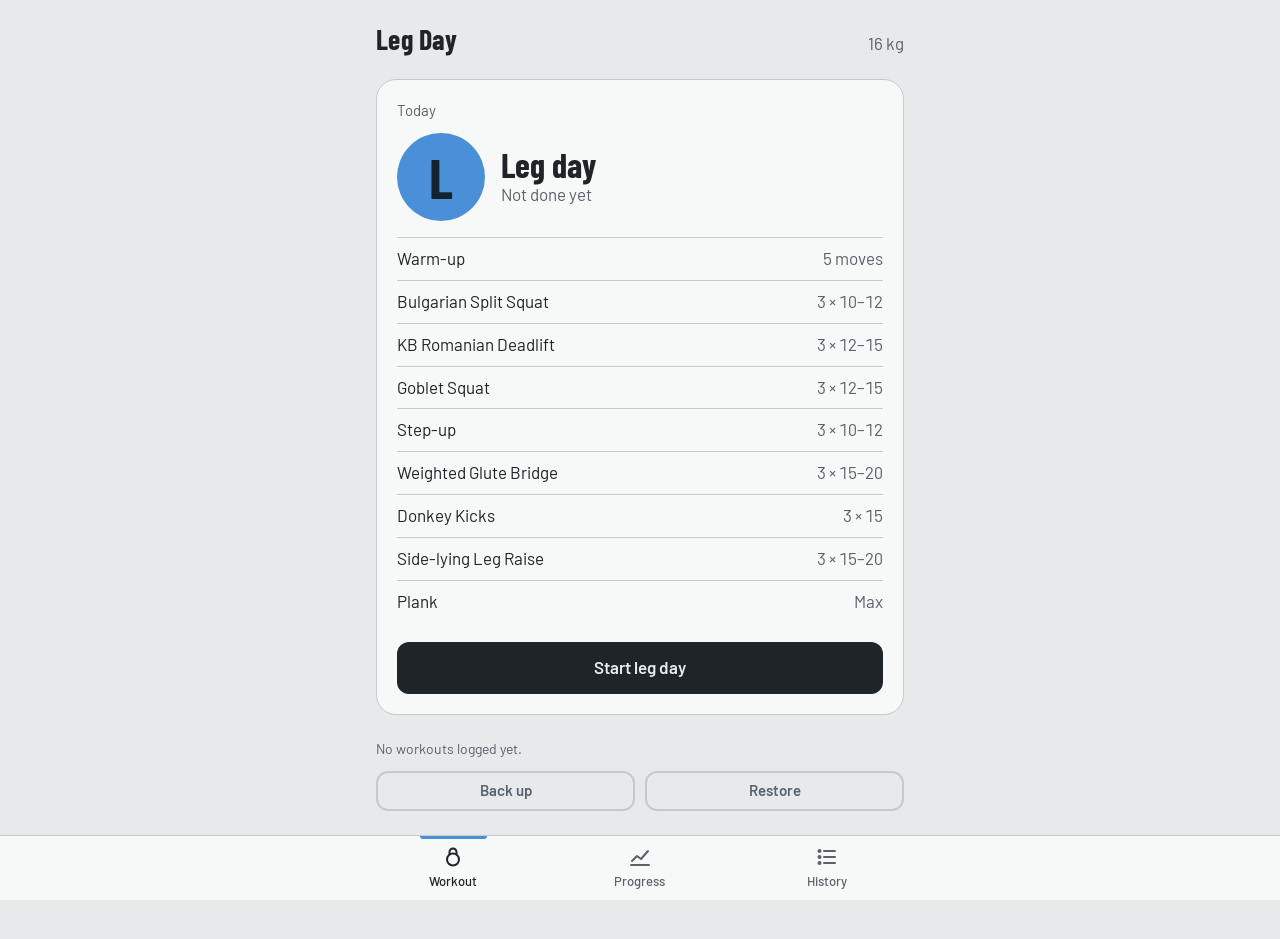
==== her/index.html @ 6e607e76 "Rename index_1.html to index.html" ====
<!doctype html>
<html lang="en">
<head>
<meta charset="utf-8">
<meta name="viewport" content="width=device-width, initial-scale=1, viewport-fit=cover">
<meta name="theme-color" content="#E7E9EA" media="(prefers-color-scheme: light)">
<meta name="theme-color" content="#16191C" media="(prefers-color-scheme: dark)">
<title>Leg Day</title>
<link rel="manifest" href="manifest.webmanifest">
<link rel="icon" href="icon-192.png">
<link rel="apple-touch-icon" href="icon-192.png">
<link rel="preconnect" href="https://fonts.googleapis.com">
<link rel="preconnect" href="https://fonts.gstatic.com" crossorigin>
<link href="https://fonts.googleapis.com/css2?family=Barlow+Condensed:wght@600;700&family=Barlow:wght@400;500;600&display=swap" rel="stylesheet">
<link rel="stylesheet" href="../app.css">
</head>
<body>
<main id="app"></main>
<dialog id="sheet" aria-labelledby="sheet-title"></dialog>
<dialog id="timer" aria-labelledby="timer-title"></dialog>
<input type="file" id="restore-input" accept=".json,application/json" hidden>
<div id="toast" role="status" aria-live="polite"></div>

<script>
/* =========================================================
   HER PLAN. Edit here to change the routine.
   unit: "reps" or "sec". target = per set; top = top of the rep range.
   perSide: the number is per leg. warmup: a tick-off item, not tracked.
   noPlan: no starting target (for "as long as possible").
   ========================================================= */
window.KB_CONFIG = {
  id: "her",                       // keep as-is: it ties backups to this tracker
  appName: "Leg Day",
  equipment: "16 kg",
  storageKey: "kbTracker.her.v1",  // keep as-is: her history is stored under this
  swPath: "../sw.js",
  sideWord: "leg",
  accent: { light: "#4A90D9", dark: "#6AAEEB", on: "#14212E" },
  routine: {
    L: { name: "Leg day", letter: "L", exercises: [
      { id: "wu-squat",        name: "Bodyweight Squats",       warmup: true, unit: "reps", target: 20 },
      { id: "wu-bridge",       name: "Glute Bridges",           warmup: true, unit: "reps", target: 15 },
      { id: "wu-donkey",       name: "Donkey Kicks",            warmup: true, unit: "reps", target: 12, perSide: true },
      { id: "wu-hydrant",      name: "Fire Hydrants",           warmup: true, unit: "reps", target: 12, perSide: true },
      { id: "wu-hips",         name: "Hip Circles",             warmup: true, unit: "sec",  target: 30 },

      { id: "split-squat",     name: "Bulgarian Split Squat",   unit: "reps", sets: 3, target: 10, top: 12, perSide: true },
      { id: "kb-rdl",          name: "KB Romanian Deadlift",    unit: "reps", sets: 3, target: 12, top: 15 },
      { id: "goblet-squat",    name: "Goblet Squat",            unit: "reps", sets: 3, target: 12, top: 15 },
      { id: "step-up",         name: "Step-up",                 unit: "reps", sets: 3, target: 10, top: 12, perSide: true },
      { id: "weighted-bridge", name: "Weighted Glute Bridge",   note: "KB on hips", unit: "reps", sets: 3, target: 15, top: 20 },
      { id: "donkey-kick",     name: "Donkey Kicks",            unit: "reps", sets: 3, target: 15, perSide: true },
      { id: "side-leg-raise",  name: "Side-lying Leg Raise",    unit: "reps", sets: 3, target: 15, top: 20, perSide: true },
      { id: "plank",           name: "Plank",                   note: "As long as you can", unit: "sec", sets: 1, target: 30, noPlan: true },
    ]},
  },
};
</script>
<script src="../app.js"></script>
</body>
</html>
---- app.css ----
/* ---------- Tokens ---------- */
:root {
  --bg: #E7E9EA;        /* chalk */
  --surface: #F7F8F8;
  --ink: #1F2428;       /* cast iron */
  --muted: #59626A;
  --line: #C4CACE;
  --chip: #FFFFFF;
  --bell: #E2AE12;      /* 16 kg competition-bell yellow */
  --on-bell: #1F2428;
  --danger: #A23B2A;
  --up: #2E7A47;        /* beat last time */
  --down: #B04E17;      /* fell short */
  --display: "Barlow Condensed", "Roboto Condensed", "Arial Narrow", sans-serif;
  --body: "Barlow", system-ui, -apple-system, "Segoe UI", Roboto, sans-serif;
  color-scheme: light;
  box-sizing: border-box;
  padding-top: env(safe-area-inset-top, 0px);
  padding-bottom: env(safe-area-inset-bottom, 0px);
}
@media (prefers-color-scheme: dark) {
  :root:not([data-theme="light"]) {
    --bg: #16191C;
    --surface: #1F2428;
    --ink: #E9EBEC;
    --muted: #9BA4AB;
    --line: #353C42;
    --chip: #272D32;
    --bell: #F0C02E;
    --on-bell: #16191C;
    --danger: #E07A63;
    --up: #5CC184;
    --down: #E8874E;
    color-scheme: dark;
  }
}

/* ---------- Base ---------- */
*, *::before, *::after { box-sizing: inherit; }
html, body { margin: 0; }
body {
  background: var(--bg);
  color: var(--ink);
  font-family: var(--body);
  font-size: 17px;
  line-height: 1.4;
  -webkit-tap-highlight-color: transparent;
}
main { max-width: 560px; margin: 0 auto; padding: 16px 16px 128px; }
h1, h2, h3 { margin: 0; font-weight: 600; }
p { margin: 0; }
.muted { color: var(--muted); }
button { font: inherit; color: inherit; }
:focus-visible { outline: 3px solid var(--bell); outline-offset: 2px; }

/* ---------- Buttons ---------- */
.btn {
  display: inline-flex; align-items: center; justify-content: center;
  min-height: 52px; padding: 0 20px;
  border-radius: 12px; border: 2px solid transparent;
  font-weight: 600; font-size: 17px; cursor: pointer;
  touch-action: manipulation;
}
.btn.primary { background: var(--ink); color: var(--bg); width: 100%; }
.btn.ghost { background: transparent; border-color: var(--line); }
.btn.small { min-height: 40px; padding: 0 14px; font-size: 15px; }
.btn.danger { color: var(--danger); }

/* ---------- Workout letter disc (the memorable element) ---------- */
.disc {
  flex: none;
  display: grid; place-items: center;
  width: 56px; height: 56px; border-radius: 50%;
  background: var(--bell); color: var(--on-bell);
  font-family: var(--display); font-weight: 700; font-size: 34px; line-height: 1;
}
.disc.big { width: 88px; height: 88px; font-size: 56px; }
.disc.outline { background: transparent; color: var(--ink); border: 2px solid var(--line); width: 48px; height: 48px; font-size: 28px; }

/* ---------- Home ---------- */
.top { display: flex; align-items: baseline; justify-content: space-between; margin: 4px 0 20px; }
.brand { font-family: var(--display); font-weight: 700; font-size: 28px; letter-spacing: 0.01em; }

.next { background: var(--surface); border: 1px solid var(--line); border-radius: 20px; padding: 20px; }
.next-label { color: var(--muted); font-size: 15px; margin-bottom: 12px; }
.next-head { display: flex; gap: 16px; align-items: center; margin-bottom: 16px; }
.next-head h2 { font-family: var(--display); font-weight: 700; font-size: 34px; line-height: 1.05; }
.ex-list { list-style: none; margin: 0 0 20px; padding: 0; }
.ex-list li { display: flex; justify-content: space-between; gap: 12px; padding: 9px 0; border-top: 1px solid var(--line); }
.ex-list li span:last-child { color: var(--muted); white-space: nowrap; font-variant-numeric: tabular-nums; }

.others { margin-top: 28px; }
.others h3 { font-size: 15px; font-weight: 500; color: var(--muted); margin-bottom: 8px; }
.other-row { display: flex; align-items: center; gap: 14px; padding: 12px 0; border-bottom: 1px solid var(--line); }
.other-row .text { flex: 1; min-width: 0; }
.other-row .text strong { display: block; font-weight: 600; }
.other-row .text span { font-size: 15px; color: var(--muted); }
.footnote { margin-top: 24px; font-size: 14px; color: var(--muted); }
.footnote strong { color: var(--ink); font-weight: 600; }
.backup-row { display: flex; gap: 10px; margin-top: 12px; }
.backup-row .btn { flex: 1; }

/* ---------- Session ---------- */
.session-head { display: flex; align-items: center; gap: 14px; margin: 4px 0 14px; }
.session-head .text { flex: 1; min-width: 0; }
.session-head h1 { font-family: var(--display); font-weight: 700; font-size: 30px; line-height: 1.05; }
.session-head p { font-size: 15px; }
.progress { height: 6px; background: var(--line); border-radius: 3px; overflow: hidden; }
.progress > div { height: 100%; background: var(--bell); transition: width 200ms ease; }
.hint { font-size: 15px; color: var(--muted); margin: 12px 0 4px; }

.exercises { list-style: none; margin: 0; padding: 0; }
.ex { padding: 18px 0; border-bottom: 1px solid var(--line); }
.ex-head { display: flex; justify-content: space-between; align-items: baseline; gap: 12px; }
.ex-head h2 { font-size: 19px; font-weight: 600; }
.tally { font-family: var(--display); font-weight: 600; font-size: 20px; color: var(--muted); font-variant-numeric: tabular-nums; }
.tally.complete { color: var(--ink); }
.meta { font-size: 15px; color: var(--muted); margin: 2px 0 12px; }

.chips { display: flex; flex-wrap: wrap; gap: 8px; }
.chip {
  width: 52px; height: 52px; border-radius: 50%;
  border: 2px solid var(--line); background: var(--chip); color: var(--ink);
  font-family: var(--display); font-weight: 600; font-size: 24px; line-height: 1;
  display: grid; place-items: center; cursor: pointer; padding: 0;
  touch-action: manipulation; user-select: none; -webkit-user-select: none; -webkit-touch-callout: none;
  transition: background-color 120ms ease, border-color 120ms ease;
}
.chip { white-space: nowrap; letter-spacing: -0.01em; }
.chip small { font-size: 13px; margin-left: 1px; }
.chip.done { background: var(--bell); border-color: var(--bell); color: var(--on-bell); }
.chip.extra { border-style: dashed; }
.chip.extra.done { border-style: solid; box-shadow: inset 0 0 0 3px var(--on-bell); }
.chip.add { border-style: dashed; color: var(--muted); font-size: 28px; font-weight: 400; background: transparent; }
.chip.pop { animation: pop 180ms ease-out; }
@keyframes pop { 0% { transform: scale(0.88); } 100% { transform: scale(1); } }

.finish-bar {
  position: fixed; left: 0; right: 0; bottom: 0;
  background: var(--surface); border-top: 1px solid var(--line);
  padding: 12px 16px calc(12px + env(safe-area-inset-bottom, 0px));
}
.finish-inner { max-width: 560px; margin: 0 auto; display: flex; align-items: center; gap: 14px; }
.finish-inner .count { flex: none; font-size: 15px; color: var(--muted); font-variant-numeric: tabular-nums; }
.finish-inner .btn { flex: 1; }

/* ---------- Edit sheet ---------- */
dialog#sheet {
  border: none; padding: 0; margin: auto auto 0; width: 100%; max-width: 560px;
  background: var(--surface); color: var(--ink);
  border-radius: 20px 20px 0 0;
}
dialog#sheet::backdrop { background: rgba(10, 12, 14, 0.5); }
.sheet-body { padding: 22px 20px calc(20px + env(safe-area-inset-bottom, 0px)); }
.sheet-body h2 { font-size: 20px; }
.stepper { display: flex; align-items: center; justify-content: center; gap: 24px; margin: 22px 0; }
.stepper button {
  width: 68px; height: 68px; border-radius: 50%; border: 2px solid var(--line);
  background: var(--chip); font-size: 32px; cursor: pointer; touch-action: manipulation;
}
.stepper output { font-family: var(--display); font-weight: 700; font-size: 56px; min-width: 2.6ch; text-align: center; font-variant-numeric: tabular-nums; }
.stepper output small { font-size: 26px; color: var(--muted); }
.sheet-row { display: flex; flex-wrap: wrap; gap: 10px; margin-top: 10px; }
.sheet-row .btn { flex: 1; }

/* ---------- Warm-up checklist ---------- */
.section-label { list-style: none; font-size: 15px; font-weight: 600; color: var(--muted); padding: 22px 0 0; letter-spacing: 0.02em; }
.ex.warm { padding: 12px 0; }
.warm-row { display: flex; align-items: center; justify-content: space-between; gap: 12px; }
.ex.warm h2 { font-size: 17px; font-weight: 500; }
.ex.warm .meta { margin: 0; }
.chip.check { flex: none; font-family: var(--body); font-size: 22px; color: var(--muted); }
.chip.check.done { color: var(--on-bell); }

/* ---------- Comparison with last time ---------- */
.cmp { font-family: var(--display); font-weight: 600; font-size: 21px; white-space: nowrap; font-variant-numeric: tabular-nums; }
.cmp .vs { font-family: var(--body); font-weight: 500; font-size: 15px; color: var(--muted); margin-left: 3px; }
.cmp.up { color: var(--up); }
.cmp.down { color: var(--down); }
.cmp.eq { color: var(--ink); }
.cmp.prog, .cmp.new { color: var(--muted); }

.variants { display: flex; gap: 8px; margin: -2px 0 12px; }
.variant-btn {
  min-height: 38px; padding: 0 14px; border-radius: 999px;
  border: 2px solid var(--line); background: transparent;
  font-size: 15px; font-weight: 500; cursor: pointer; touch-action: manipulation;
}
.variant-btn[aria-pressed="true"] { background: var(--ink); color: var(--bg); border-color: var(--ink); }

/* ---------- Summary ---------- */
.score { display: grid; grid-template-columns: repeat(3, 1fr); gap: 10px; margin: 20px 0 8px; }
.score div { background: var(--surface); border: 1px solid var(--line); border-radius: 16px; padding: 12px 14px; }
.score strong { display: block; font-family: var(--display); font-weight: 700; font-size: 46px; line-height: 1; }
.score span { font-size: 15px; color: var(--muted); }
.score .up strong { color: var(--up); }
.score .down strong { color: var(--down); }
.score-note { font-size: 15px; color: var(--muted); margin-bottom: 12px; }
.results { list-style: none; margin: 0 0 24px; padding: 0; }
.results li { display: flex; justify-content: space-between; align-items: baseline; gap: 12px; padding: 12px 0; border-bottom: 1px solid var(--line); }
.results li .name small { display: block; font-size: 14px; color: var(--muted); }

/* ---------- Hold stopwatch ---------- */
.chip.timer { background: transparent; color: var(--ink); }
.chip.timer svg { width: 26px; height: 26px; }
dialog#timer {
  width: 100%; height: 100%; max-width: none; max-height: none; margin: 0;
  border: none; padding: 0; background: var(--bg); color: var(--ink);
}
dialog#timer::backdrop { background: var(--bg); }
.timer-body {
  height: 100%; display: flex; flex-direction: column; align-items: center; justify-content: space-between;
  padding: calc(28px + env(safe-area-inset-top, 0px)) 20px calc(20px + env(safe-area-inset-bottom, 0px));
  text-align: center;
}
.timer-body h2 { font-size: 22px; }
.ring { position: relative; width: min(78vw, 320px); aspect-ratio: 1; }
.ring svg { width: 100%; height: 100%; transform: rotate(-90deg); }
.ring circle { fill: none; stroke-width: 7; }
.ring .track { stroke: var(--line); }
.ring .fill { stroke: var(--bell); stroke-linecap: round; transition: stroke 200ms; }
.ring.passed .fill { stroke: var(--up); }
.ring-inner { position: absolute; inset: 0; display: grid; place-content: center; }
.ring-num { font-family: var(--display); font-weight: 700; font-size: clamp(88px, 30vw, 128px); line-height: 1; font-variant-numeric: tabular-nums; }
.ring.ready .ring-num { color: var(--muted); }
.ring.passed .ring-num { color: var(--up); }
.ring-label { font-size: 17px; color: var(--muted); margin-top: 6px; }
.ring.passed .ring-label { color: var(--up); font-weight: 600; }
.timer-actions { width: 100%; max-width: 480px; display: grid; gap: 10px; }
.btn.huge { min-height: 88px; font-size: 22px; border-radius: 18px; }

/* ---------- Bottom navigation ---------- */
.tabbar {
  position: fixed; left: 0; right: 0; bottom: 0; z-index: 5;
  background: var(--surface); border-top: 1px solid var(--line);
  padding-bottom: env(safe-area-inset-bottom, 0px);
}
.tabbar-inner { max-width: 560px; margin: 0 auto; display: grid; grid-template-columns: repeat(3, 1fr); }
.tab {
  position: relative; display: flex; flex-direction: column; align-items: center; gap: 3px;
  padding: 9px 0 10px; color: var(--muted); text-decoration: none; font-size: 13px; font-weight: 500;
}
.tab svg { width: 24px; height: 24px; }
.tab[aria-current="page"] { color: var(--ink); }
.tab[aria-current="page"]::before {
  content: ""; position: absolute; top: 0; left: 32%; right: 32%; height: 3px;
  border-radius: 0 0 3px 3px; background: var(--bell);
}
.page-title { font-family: var(--display); font-weight: 700; font-size: 34px; margin: 4px 0 6px; }
.page-intro { color: var(--muted); font-size: 15px; margin-bottom: 8px; }
.empty { color: var(--muted); padding: 28px 0; }

/* ---------- Progress ---------- */
.headline { font-size: 19px; font-weight: 500; margin: 14px 0 0; }
.headline strong { font-weight: 700; }
.score.stats strong { font-size: 38px; }
.score.stats strong small { font-size: 18px; font-weight: 600; margin-left: 2px; }
.prog-group { margin-top: 26px; }
.prog-group h2 { display: flex; align-items: center; gap: 10px; font-size: 18px; margin-bottom: 2px; }
.prog-group h2 .disc { width: 32px; height: 32px; font-size: 20px; }
.trend { border-bottom: 1px solid var(--line); }
.trend-row {
  width: 100%; display: grid; grid-template-columns: 1fr auto auto; align-items: center; gap: 12px;
  padding: 12px 0; background: none; border: 0; text-align: left; cursor: pointer;
}
.trend-row .name { font-weight: 500; }
.trend-row .name small { display: block; font-size: 14px; font-weight: 400; color: var(--muted); }
.spark { display: block; width: 84px; height: 30px; }
.spark polyline { fill: none; stroke: var(--ink); stroke-width: 2; stroke-linejoin: round; stroke-linecap: round; }
.spark circle { fill: var(--bell); stroke: var(--ink); stroke-width: 1.5; }
.change { font-family: var(--display); font-weight: 600; font-size: 20px; min-width: 58px; text-align: right; font-variant-numeric: tabular-nums; }
.change.up { color: var(--up); }
.change.down { color: var(--down); }
.change.flat { color: var(--muted); }
.trend-detail { padding: 0 0 16px; }
.chart { display: block; width: 100%; height: auto; }
.chart .grid { stroke: var(--line); stroke-width: 1; }
.chart text { fill: var(--muted); font-size: 10px; font-family: var(--body); }
.chart polyline { fill: none; stroke: var(--ink); stroke-width: 2; stroke-linejoin: round; }
.chart circle { fill: var(--bell); stroke: var(--ink); stroke-width: 1.5; }
.chart circle.plan { fill: var(--bg); }
.entries { list-style: none; margin: 8px 0 0; padding: 0; font-size: 15px; }
.entries li { display: flex; justify-content: space-between; gap: 12px; padding: 6px 0; color: var(--muted); }
.entries li strong { color: var(--ink); font-weight: 600; font-variant-numeric: tabular-nums; white-space: nowrap; }

/* ---------- History ---------- */
.month { font-size: 15px; font-weight: 500; color: var(--muted); margin: 22px 0 2px; }
.hist-row { display: flex; align-items: center; gap: 14px; padding: 12px 0; border-bottom: 1px solid var(--line); color: inherit; text-decoration: none; }
.hist-row .text { flex: 1; min-width: 0; }
.hist-row strong { display: block; font-weight: 600; }
.hist-row span { font-size: 15px; color: var(--muted); }
.visually-hidden { position: absolute; width: 1px; height: 1px; overflow: hidden; clip: rect(0 0 0 0); white-space: nowrap; }
.hist-row .chev { font-size: 24px; line-height: 1; }
.date-input {
  font: inherit; font-size: 15px; color: var(--ink); background: var(--chip);
  border: 2px solid var(--line); border-radius: 10px; padding: 4px 10px; min-height: 40px; margin-top: 4px;
}

/* ---------- Misc ---------- */
.warning { background: var(--danger); color: #fff; border-radius: 12px; padding: 12px 14px; margin-bottom: 16px; font-size: 15px; }
#toast {
  position: fixed; left: 50%; bottom: calc(96px + env(safe-area-inset-bottom, 0px));
  transform: translateX(-50%) translateY(20px); opacity: 0;
  background: var(--ink); color: var(--bg); padding: 10px 18px; border-radius: 999px;
  font-weight: 500; pointer-events: none; transition: opacity 200ms, transform 200ms;
}
#toast.show { opacity: 1; transform: translateX(-50%) translateY(0); }

@media (prefers-reduced-motion: reduce) {
  *, *::before, *::after { animation: none !important; transition: none !important; }
}
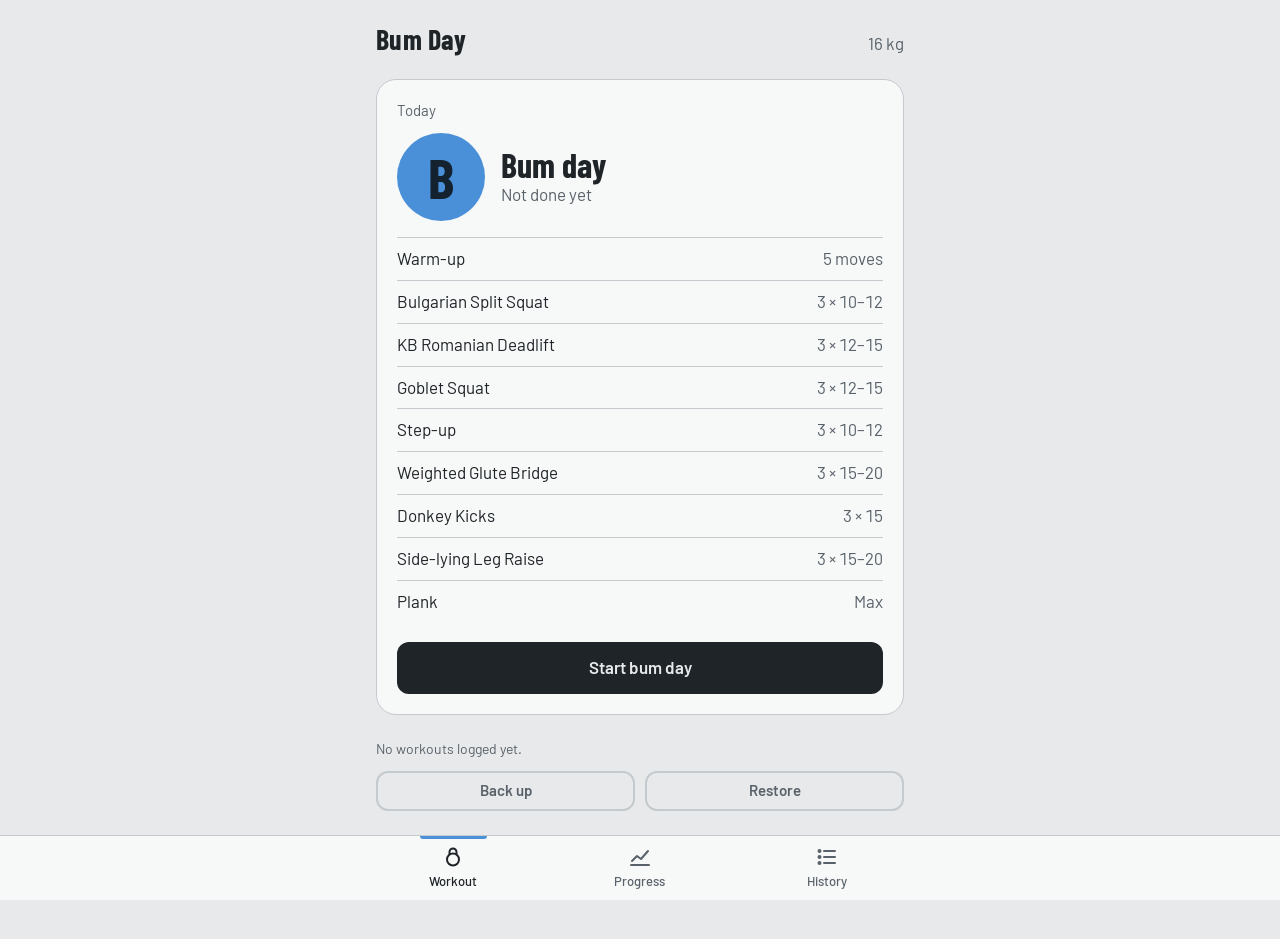
==== commit 3bf7e299: "Update index with Bum title.html" ====
--- a/her/index.html
+++ b/her/index.html
@@ -5,7 +5,7 @@
 <meta name="viewport" content="width=device-width, initial-scale=1, viewport-fit=cover">
 <meta name="theme-color" content="#E7E9EA" media="(prefers-color-scheme: light)">
 <meta name="theme-color" content="#16191C" media="(prefers-color-scheme: dark)">
-<title>Leg Day</title>
+<title>Bum Day</title>
 <link rel="manifest" href="manifest.webmanifest">
 <link rel="icon" href="icon-192.png">
 <link rel="apple-touch-icon" href="icon-192.png">
@@ -30,14 +30,14 @@
    ========================================================= */
 window.KB_CONFIG = {
   id: "her",                       // keep as-is: it ties backups to this tracker
-  appName: "Leg Day",
+  appName: "Bum Day",
   equipment: "16 kg",
   storageKey: "kbTracker.her.v1",  // keep as-is: her history is stored under this
   swPath: "../sw.js",
-  sideWord: "leg",
+  sideWord: "bum",
   accent: { light: "#4A90D9", dark: "#6AAEEB", on: "#14212E" },
   routine: {
-    L: { name: "Leg day", letter: "L", exercises: [
+    L: { name: "Bum day", letter: "B", exercises: [
       { id: "wu-squat",        name: "Bodyweight Squats",       warmup: true, unit: "reps", target: 20 },
       { id: "wu-bridge",       name: "Glute Bridges",           warmup: true, unit: "reps", target: 15 },
       { id: "wu-donkey",       name: "Donkey Kicks",            warmup: true, unit: "reps", target: 12, perSide: true },
